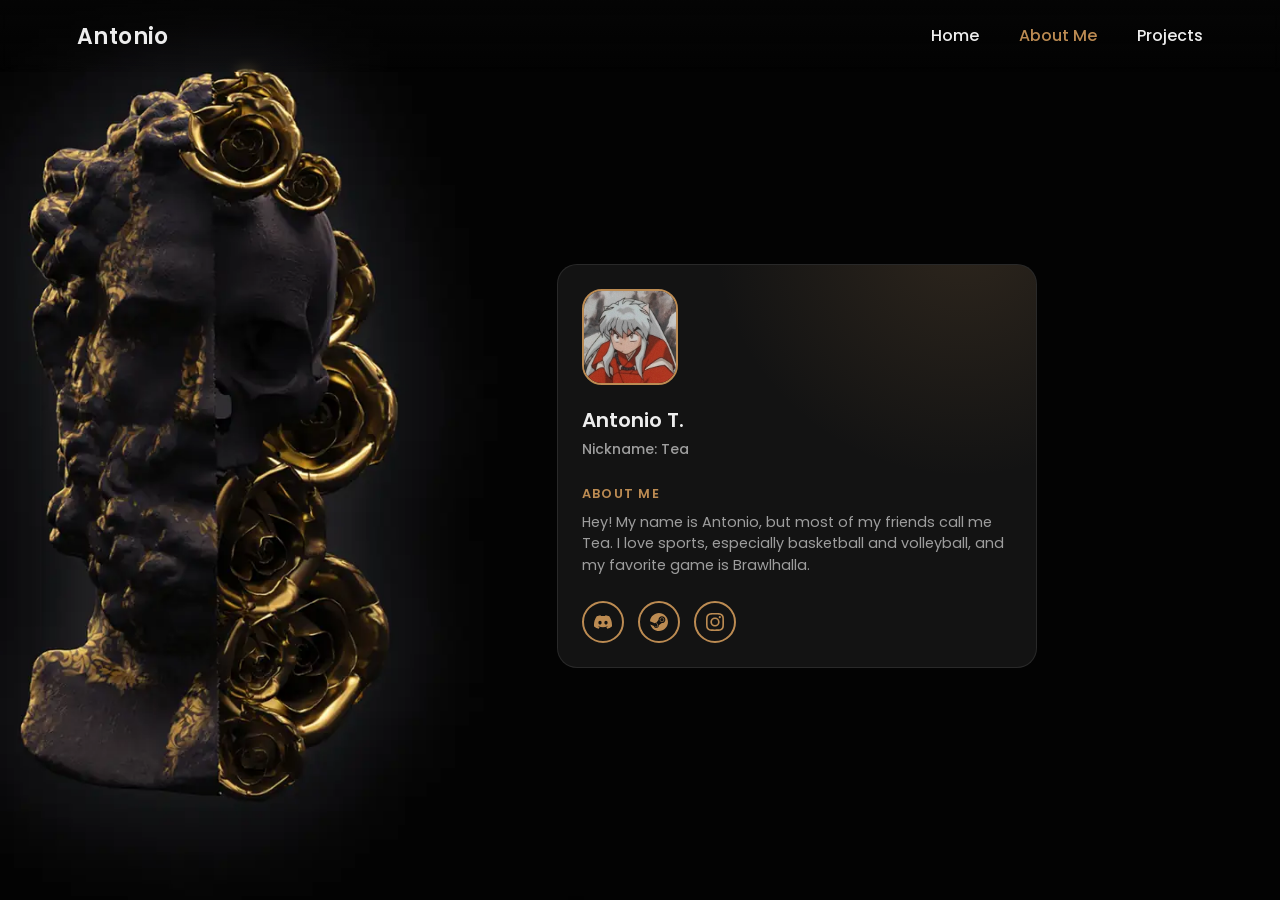
==== site/Content/AboutMe.html @ bdd52226 "First Commit" ====
<!DOCTYPE html>
<html lang="en">

<head>
    <meta charset="UTF-8">
    <title>About Me - Antonio</title>
    <meta name="description" content="A little bit about Antonio, aka Tea: sports, games, and learning to code.">
    <meta name="viewport" content="width=device-width, initial-scale=1.0">
    <meta name="theme-color" content="#050505">
    <meta property="og:title" content="About Me - Antonio">
    <meta property="og:description" content="A little bit about Antonio, aka Tea: sports, games, and learning to code.">
    <meta property="og:type" content="website">
    <meta property="og:url" content="https://antonio-tl.com/Content/AboutMe.html">
    <link rel="canonical" href="https://antonio-tl.com/Content/AboutMe.html">
    <link rel="icon" type="image/png" href="../Images/Icon.png">
    <link href="../CSS/design.css" type="text/css" rel="stylesheet">
</head>

<body>
    <header class="header">
        <a href="../index.html" class="logo">Antonio</a>

        <button class="nav-toggle" id="navToggle" aria-expanded="false" aria-controls="navbar" aria-label="Toggle navigation menu">
            <svg class="icon icon-menu"><use href="../Images/icons/sprite.svg#icon-menu"></use></svg>
            <svg class="icon icon-close"><use href="../Images/icons/sprite.svg#icon-close"></use></svg>
        </button>

        <nav class="navbar" id="navbar">
            <a href="../index.html">Home</a>
            <a href="AboutMe.html" class="active">About Me</a>
            <a href="Projects.html">Projects</a>
        </nav>
    </header>

    <section class="about">
        <div class="profile-card project-card" data-reveal data-reveal-delay="0">
            <div class="profile-photo">
                <img src="../Images/profile.webp" alt="Antonio's profile picture" width="96" height="96">
            </div>

            <h2>Antonio T.<span>Nickname: Tea</span></h2>

            <h3>About Me</h3>
            <p>
                Hey! My name is Antonio, but most of my friends call me Tea.
                I love sports, especially basketball and volleyball, and my
                favorite game is Brawlhalla.
            </p>

            <div class="icon-row">
                <a href="#" id="dcBtn" class="icon-link" aria-label="Show Discord tag" aria-haspopup="dialog">
                    <svg class="icon"><use href="../Images/icons/sprite.svg#icon-discord"></use></svg>
                </a>
                <a href="https://steamcommunity.com/profiles/76561198381881233/" target="_blank" rel="noopener" class="icon-link" aria-label="Steam">
                    <svg class="icon"><use href="../Images/icons/sprite.svg#icon-steam"></use></svg>
                </a>
                <a href="https://www.instagram.com/antonio.tlu/" target="_blank" rel="noopener" class="icon-link" aria-label="Instagram">
                    <svg class="icon"><use href="../Images/icons/sprite.svg#icon-instagram"></use></svg>
                </a>
            </div>
        </div>
    </section>

    <div class="modal-backdrop" id="dcModal">
        <div class="modal-card" role="dialog" aria-modal="true" aria-labelledby="dcModalTitle">
            <div class="modal-card-head">
                <h3 id="dcModalTitle">My Discord Tag</h3>
                <button class="modal-close" id="dcClose" aria-label="Close">
                    <svg class="icon"><use href="../Images/icons/sprite.svg#icon-close"></use></svg>
                </button>
            </div>
            <p>tea14</p>
        </div>
    </div>

    <script src="../JS/main.js"></script>
</body>

</html>
---- site/CSS/design.css ----
@import url('https://fonts.googleapis.com/css2?family=Poppins:wght@300;400;500;600;700;800&display=swap');

:root {
  --bg: #050505;
  --surface: #131313;
  --surface-2: #1c1c1c;
  --border: rgba(237, 237, 237, 0.1);
  --text: #ededed;
  --text-muted: rgba(237, 237, 237, 0.64);
  --accent: #bc8b52;
  --accent-ink: #050505;
  --radius-sm: 8px;
  --radius-lg: 20px;
  --nav-h: 72px;
  --container: 1240px;
  --gutter: clamp(24px, 6vw, 96px);
  --ease: cubic-bezier(0.16, 1, 0.3, 1);
}

*,
*::before,
*::after {
  margin: 0;
  padding: 0;
  box-sizing: border-box;
}

html {
  scroll-behavior: smooth;
}

body {
  font-family: 'Poppins', sans-serif;
  background: var(--bg);
  color: var(--text);
  line-height: 1.5;
  overflow-x: hidden;
}

img,
svg {
  display: block;
  max-width: 100%;
}

a {
  color: inherit;
}

.icon {
  width: 1em;
  height: 1em;
  fill: currentColor;
}

:focus-visible {
  outline: 2px solid var(--accent);
  outline-offset: 3px;
}

.container {
  width: 100%;
  max-width: var(--container);
  margin-inline: auto;
  padding-inline: var(--gutter);
}

.visually-hidden {
  position: absolute;
  width: 1px;
  height: 1px;
  overflow: hidden;
  clip: rect(0 0 0 0);
  white-space: nowrap;
}

/* ---------- Header / Nav ---------- */

.header {
  position: fixed;
  inset: 0 0 auto 0;
  height: var(--nav-h);
  display: flex;
  align-items: center;
  justify-content: space-between;
  padding-inline: var(--gutter);
  z-index: 200;
  background: linear-gradient(to bottom, rgba(5, 5, 5, 0.85), rgba(5, 5, 5, 0));
  backdrop-filter: blur(6px);
}

.logo {
  font-size: 22px;
  font-weight: 600;
  text-decoration: none;
  color: var(--text);
  letter-spacing: 0.02em;
}

.navbar {
  display: flex;
  align-items: center;
  gap: 40px;
}

.navbar a {
  font-size: 16px;
  font-weight: 500;
  text-decoration: none;
  color: var(--text);
  transition: color 0.25s var(--ease);
}

.navbar a:hover,
.navbar a.active {
  color: var(--accent);
}

.nav-toggle {
  display: none;
  align-items: center;
  justify-content: center;
  width: 40px;
  height: 40px;
  background: transparent;
  border: 1px solid var(--border);
  border-radius: var(--radius-sm);
  color: var(--text);
  font-size: 20px;
  cursor: pointer;
}

.nav-toggle .icon-close {
  display: none;
}

.nav-toggle[aria-expanded="true"] .icon-menu {
  display: none;
}

.nav-toggle[aria-expanded="true"] .icon-close {
  display: block;
}

/* ---------- Buttons ---------- */

.btn {
  position: relative;
  display: inline-flex;
  align-items: center;
  justify-content: center;
  height: 50px;
  padding-inline: 28px;
  border-radius: var(--radius-sm);
  font-size: 16px;
  font-weight: 600;
  letter-spacing: 0.02em;
  text-decoration: none;
  white-space: nowrap;
  border: 2px solid var(--accent);
  overflow: hidden;
  z-index: 1;
  transition: color 0.5s var(--ease), transform 0.2s var(--ease);
}

.btn::before {
  content: '';
  position: absolute;
  top: 0;
  left: 0;
  width: 0;
  height: 100%;
  z-index: -1;
  transition: width 0.5s var(--ease);
}

.btn:hover::before {
  width: 100%;
}

.btn:active {
  transform: scale(0.98);
}

.btn-primary {
  background: var(--accent);
  color: var(--accent-ink);
}

.btn-primary::before {
  background: var(--bg);
}

.btn-primary:hover {
  color: var(--accent);
}

.btn-ghost {
  background: transparent;
  color: var(--accent);
}

.btn-ghost::before {
  background: var(--accent);
}

.btn-ghost:hover {
  color: var(--accent-ink);
}

.icon-link {
  position: relative;
  display: inline-flex;
  align-items: center;
  justify-content: center;
  width: 42px;
  height: 42px;
  border-radius: 50%;
  border: 2px solid var(--accent);
  color: var(--accent);
  font-size: 18px;
  text-decoration: none;
  transition: background 0.35s var(--ease), color 0.35s var(--ease), transform 0.2s var(--ease);
}

.icon-link:hover {
  background: var(--accent);
  color: var(--accent-ink);
  transform: translateY(-2px);
}

.icon-row {
  display: flex;
  gap: 14px;
}

/* ---------- Hero ---------- */

.hero {
  position: relative;
  min-height: 100dvh;
  display: flex;
  align-items: center;
  background: url('../Images/hero-bg.webp') no-repeat center / cover;
  padding: calc(var(--nav-h) + 24px) var(--gutter) 64px;
}

.hero-content {
  max-width: 560px;
}

.hero-content h1 {
  font-size: clamp(2.5rem, 1.9rem + 2.6vw, 3.75rem);
  font-weight: 700;
  line-height: 1.1;
}

.hero-content .lede {
  font-size: clamp(1.25rem, 1.1rem + 0.6vw, 1.5rem);
  font-weight: 600;
  color: var(--accent);
  margin-top: 10px;
}

.hero-content p {
  font-size: 16px;
  color: var(--text-muted);
  max-width: 46ch;
  margin: 20px 0 36px;
}

.btn-box {
  display: flex;
  flex-wrap: wrap;
  gap: 16px;
}

.hero-sci {
  position: absolute;
  left: var(--gutter);
  bottom: 40px;
}

/* ---------- Reveal animation ---------- */

[data-reveal] {
  opacity: 0;
  transform: translateY(18px);
}

[data-reveal].is-visible {
  animation: reveal-up 0.7s var(--ease) forwards;
}

@keyframes reveal-up {
  to {
    opacity: 1;
    transform: translateY(0);
  }
}

/* ---------- Project hero (Projects page) ---------- */

.project-hero {
  position: relative;
  min-height: 100dvh;
  display: flex;
  align-items: center;
  justify-content: center;
  text-align: center;
  background: url('../Images/projects-bg.webp') no-repeat center center / contain;
  padding: calc(var(--nav-h) + 24px) var(--gutter) 64px;
}

.project-hero::before {
  content: '';
  position: absolute;
  inset: 0;
  background: radial-gradient(46% 40% at 50% 54%, rgba(5, 5, 5, 0.72), rgba(5, 5, 5, 0) 72%);
  pointer-events: none;
}

.project-hero-content {
  position: relative;
  z-index: 1;
  max-width: 600px;
  margin-inline: auto;
}

.project-hero-content h1 {
  font-size: clamp(2.5rem, 1.9rem + 2.6vw, 3.75rem);
  font-weight: 700;
  line-height: 1.1;
}

.project-hero-content > p {
  font-size: 16px;
  color: var(--text-muted);
  max-width: 42ch;
  margin: 20px auto 0;
}

.scroll-cue {
  position: absolute;
  left: 50%;
  bottom: 32px;
  transform: translateX(-50%);
  z-index: 1;
  display: inline-flex;
  align-items: center;
  justify-content: center;
  width: 40px;
  height: 40px;
  border-radius: 50%;
  border: 1px solid var(--accent);
  color: var(--accent);
  font-size: 18px;
  animation: scroll-cue-bounce 2.2s ease-in-out infinite;
}

@keyframes scroll-cue-bounce {
  0%, 100% {
    transform: translateX(-50%) translateY(0);
  }
  50% {
    transform: translateX(-50%) translateY(6px);
  }
}

/* ---------- About ---------- */

.about {
  position: relative;
  min-height: 100dvh;
  display: flex;
  align-items: center;
  justify-content: flex-end;
  background: url('../Images/about-bg.webp') no-repeat center / cover;
  padding: calc(var(--nav-h) + 24px) var(--gutter) 64px;
}

.profile-card {
  width: 100%;
  max-width: 480px;
  margin-right: 13vw;
}

.profile-photo {
  width: 96px;
  height: 96px;
  border-radius: var(--radius-lg);
  overflow: hidden;
  border: 2px solid var(--accent);
  margin-bottom: 20px;
}

.profile-photo img {
  width: 100%;
  height: 100%;
  object-fit: cover;
}

.profile-card h2 {
  font-size: 1.5rem;
  font-weight: 600;
}

.profile-card h2 span {
  display: block;
  font-size: 0.875rem;
  font-weight: 500;
  color: var(--text-muted);
  margin-top: 4px;
}

.profile-card h3 {
  font-size: 0.8rem;
  font-weight: 600;
  letter-spacing: 0.1em;
  text-transform: uppercase;
  color: var(--accent);
  margin-top: 24px;
}

.profile-card p {
  font-size: 0.95rem;
  color: var(--text-muted);
  margin-top: 10px;
}

.profile-card .icon-row {
  margin-top: 24px;
}

/* ---------- Discord modal ---------- */

.modal-backdrop {
  display: none;
  position: fixed;
  inset: 0;
  z-index: 300;
  background: rgba(5, 5, 5, 0.6);
  align-items: center;
  justify-content: center;
  padding: 20px;
}

.modal-backdrop.is-open {
  display: flex;
}

.modal-card {
  width: 100%;
  max-width: 340px;
  background: var(--surface);
  border: 1px solid var(--accent);
  border-radius: var(--radius-lg);
  padding: 24px;
}

.modal-card-head {
  display: flex;
  align-items: center;
  justify-content: space-between;
}

.modal-card h3 {
  font-size: 1rem;
  font-weight: 600;
}

.modal-close {
  background: transparent;
  border: none;
  color: var(--accent);
  font-size: 20px;
  line-height: 1;
  cursor: pointer;
  padding: 4px;
}

.modal-card p {
  margin-top: 12px;
  color: var(--text-muted);
  font-family: monospace;
  font-size: 0.95rem;
}

/* ---------- Project cards ---------- */

.projects {
  padding: 96px var(--gutter) 96px;
  max-width: var(--container);
  margin-inline: auto;
}

.project-bento {
  display: grid;
  grid-template-columns: repeat(2, 1fr);
  gap: 24px;
}

.project-card--primary {
  grid-column: 1;
  grid-row: 1;
}

.project-card--secondary {
  grid-column: 2;
  grid-row: 1;
}

.project-card--soon {
  grid-column: 1 / -1;
  grid-row: 2;
}

.project-card {
  position: relative;
  display: flex;
  flex-direction: column;
  background: var(--surface);
  border: 1px solid var(--border);
  border-radius: var(--radius-lg);
  padding: 24px;
  overflow: hidden;
  transition: transform 0.35s var(--ease), border-color 0.35s var(--ease);
}

.project-card:hover {
  transform: translateY(-4px);
  border-color: var(--accent);
}

.project-card::before {
  content: '';
  position: absolute;
  inset: 0;
  background: radial-gradient(420px circle at 85% -10%, rgba(188, 139, 82, 0.16), transparent 60%);
  pointer-events: none;
}

.project-icon {
  width: 44px;
  height: 44px;
  display: flex;
  align-items: center;
  justify-content: center;
  border-radius: var(--radius-sm);
  background: var(--surface-2);
  color: var(--accent);
  font-size: 20px;
  margin-bottom: 16px;
}

.project-card h2 {
  font-size: 1.25rem;
  font-weight: 600;
}

.project-card p {
  color: var(--text-muted);
  font-size: 0.9rem;
  margin-top: 8px;
  max-width: 48ch;
}

.tag-row {
  display: flex;
  flex-wrap: wrap;
  gap: 8px;
  margin-top: 14px;
}

.tag {
  font-size: 0.75rem;
  font-weight: 500;
  color: var(--text-muted);
  border: 1px solid var(--border);
  border-radius: 999px;
  padding: 4px 12px;
}

.project-card .btn {
  align-self: flex-start;
  margin-top: 20px;
  height: 40px;
  padding-inline: 18px;
  font-size: 0.85rem;
  gap: 8px;
}

.project-card .btn .icon {
  font-size: 16px;
}

.project-card--soon {
  flex-direction: row;
  align-items: center;
  gap: 20px;
  border-style: dashed;
  padding: 20px 24px;
}

.project-card--soon .project-icon {
  flex-shrink: 0;
  margin-bottom: 0;
  background: transparent;
  border: 1px dashed var(--border);
}

.project-card--soon-text {
  flex: 1;
  min-width: 0;
}

.project-card--soon h2 {
  font-size: 1.05rem;
}

.project-card--soon p {
  margin-top: 2px;
}

/* ---------- Footer ---------- */

.footer {
  padding: 32px var(--gutter) 48px;
  max-width: var(--container);
  margin-inline: auto;
  display: flex;
  align-items: center;
  justify-content: space-between;
  flex-wrap: wrap;
  gap: 16px;
  border-top: 1px solid var(--border);
  color: var(--text-muted);
  font-size: 0.85rem;
}

/* ---------- Responsive ---------- */

@media (max-width: 768px) {
  :root {
    --gutter: 24px;
  }

  .navbar {
    position: fixed;
    top: var(--nav-h);
    left: 0;
    right: 0;
    display: flex;
    flex-direction: column;
    align-items: flex-start;
    gap: 4px;
    background: var(--surface);
    border-bottom: 1px solid var(--border);
    padding: 12px var(--gutter) 20px;
    transform: translateY(-12px);
    opacity: 0;
    pointer-events: none;
    transition: transform 0.3s var(--ease), opacity 0.3s var(--ease);
  }

  .navbar.is-open {
    transform: translateY(0);
    opacity: 1;
    pointer-events: auto;
  }

  .navbar a {
    width: 100%;
    padding: 10px 0;
    font-size: 17px;
  }

  .nav-toggle {
    display: inline-flex;
  }

  .hero {
    justify-content: flex-start;
    background-position: 74% 46%;
    background-size: cover;
  }

  .about {
    justify-content: center;
    align-items: center;
    background-position: 26% 46%;
    background-size: cover;
  }

  .project-hero {
    background-image: url('../Images/projects-bg-mobile.webp');
    background-size: 92%;
  }

  .profile-card {
    margin-right: 0;
    max-width: 380px;
    text-align: center;
  }

  .profile-card .icon-row {
    justify-content: center;
  }

  .profile-photo {
    margin-inline: auto;
  }

  .project-bento {
    grid-template-columns: 1fr;
  }

  .project-card--primary,
  .project-card--secondary,
  .project-card--soon {
    grid-column: 1;
    grid-row: auto;
  }

}

@media (prefers-reduced-motion: reduce) {
  html {
    scroll-behavior: auto;
  }

  [data-reveal] {
    opacity: 1;
    transform: none;
    animation: none;
  }

  .project-card,
  .btn,
  .btn::before,
  .icon-link {
    transition: none;
  }

  .scroll-cue {
    animation: none;
  }
}
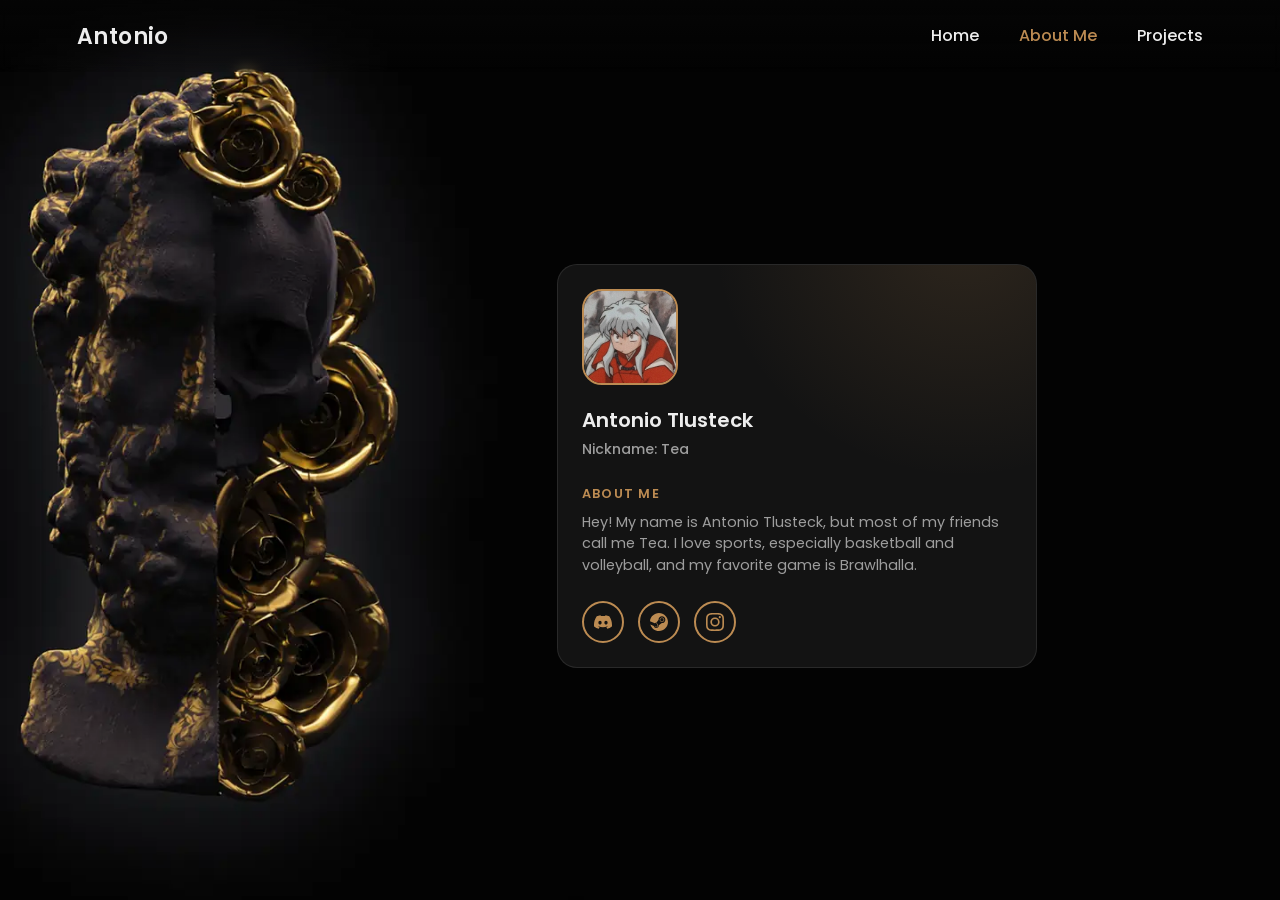
==== commit 6db0370a: "Some improvements to be found on Google" ====
--- a/site/Content/AboutMe.html
+++ b/site/Content/AboutMe.html
@@ -3,17 +3,33 @@
 
 <head>
     <meta charset="UTF-8">
-    <title>About Me - Antonio</title>
-    <meta name="description" content="A little bit about Antonio, aka Tea: sports, games, and learning to code.">
+    <title>About Me - Antonio Tlusteck</title>
+    <meta name="description" content="A little bit about Antonio Tlusteck, aka Tea: sports, games, and learning to code.">
     <meta name="viewport" content="width=device-width, initial-scale=1.0">
     <meta name="theme-color" content="#050505">
-    <meta property="og:title" content="About Me - Antonio">
-    <meta property="og:description" content="A little bit about Antonio, aka Tea: sports, games, and learning to code.">
+    <meta property="og:title" content="About Me - Antonio Tlusteck">
+    <meta property="og:description" content="A little bit about Antonio Tlusteck, aka Tea: sports, games, and learning to code.">
     <meta property="og:type" content="website">
     <meta property="og:url" content="https://antonio-tl.com/Content/AboutMe.html">
     <link rel="canonical" href="https://antonio-tl.com/Content/AboutMe.html">
     <link rel="icon" type="image/png" href="../Images/Icon.png">
     <link href="../CSS/design.css" type="text/css" rel="stylesheet">
+    <script type="application/ld+json">
+    {
+        "@context": "https://schema.org",
+        "@type": "Person",
+        "name": "Antonio Tlusteck",
+        "alternateName": "Tea",
+        "url": "https://antonio-tl.com/",
+        "image": "https://antonio-tl.com/Images/profile.webp",
+        "sameAs": [
+            "https://github.com/Antonio-Tl",
+            "https://www.linkedin.com/in/antonio-tlusteck/",
+            "https://www.instagram.com/antonio.tlu/",
+            "https://steamcommunity.com/profiles/76561198381881233/"
+        ]
+    }
+    </script>
 </head>
 
 <body>
@@ -38,11 +54,11 @@
                 <img src="../Images/profile.webp" alt="Antonio's profile picture" width="96" height="96">
             </div>
 
-            <h2>Antonio T.<span>Nickname: Tea</span></h2>
+            <h2>Antonio Tlusteck<span>Nickname: Tea</span></h2>
 
             <h3>About Me</h3>
             <p>
-                Hey! My name is Antonio, but most of my friends call me Tea.
+                Hey! My name is Antonio Tlusteck, but most of my friends call me Tea.
                 I love sports, especially basketball and volleyball, and my
                 favorite game is Brawlhalla.
             </p>
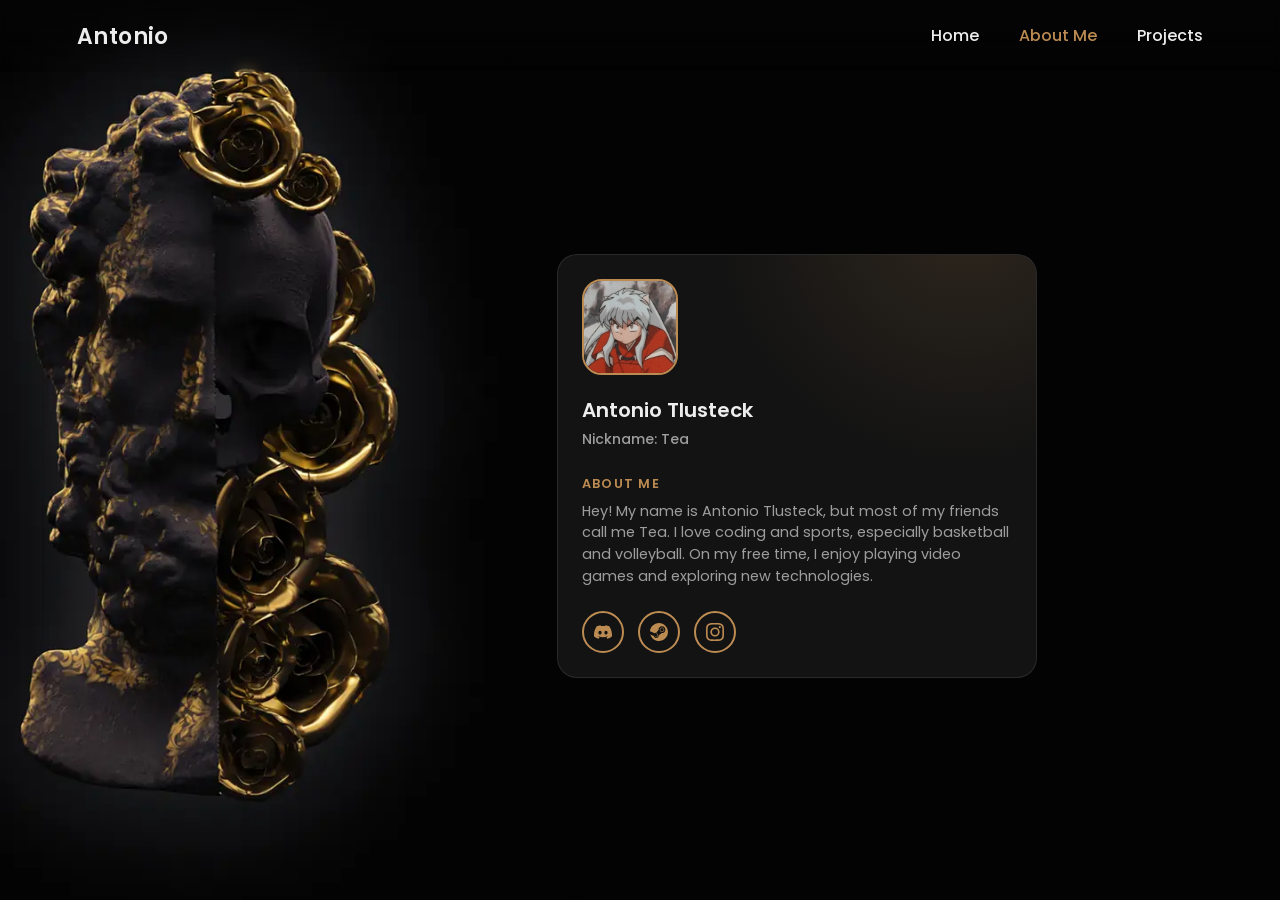
==== commit cf47a94c: "changed some infos and Front button" ====
--- a/site/Content/AboutMe.html
+++ b/site/Content/AboutMe.html
@@ -59,8 +59,8 @@
             <h3>About Me</h3>
             <p>
                 Hey! My name is Antonio Tlusteck, but most of my friends call me Tea.
-                I love sports, especially basketball and volleyball, and my
-                favorite game is Brawlhalla.
+                I love coding and sports, especially basketball and volleyball. On my free time, 
+                I enjoy playing video games and exploring new technologies.
             </p>
 
             <div class="icon-row">
